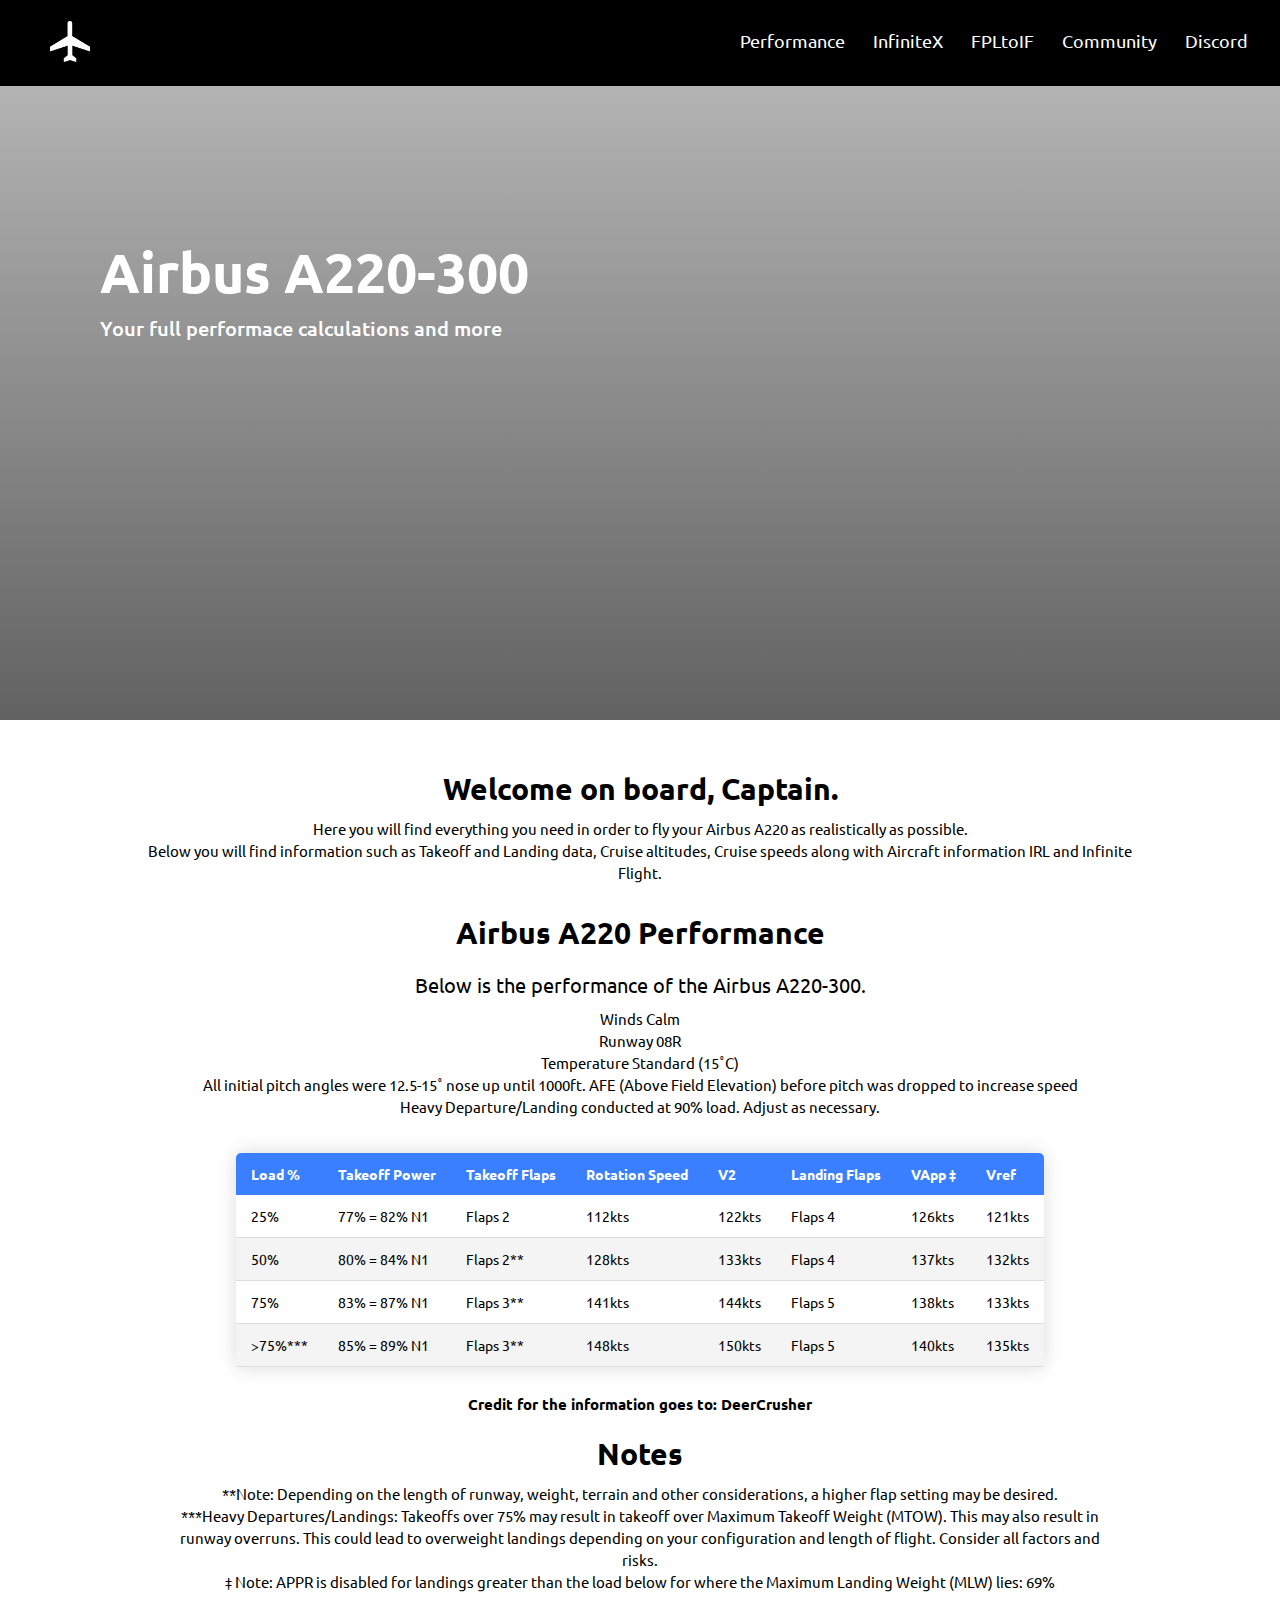
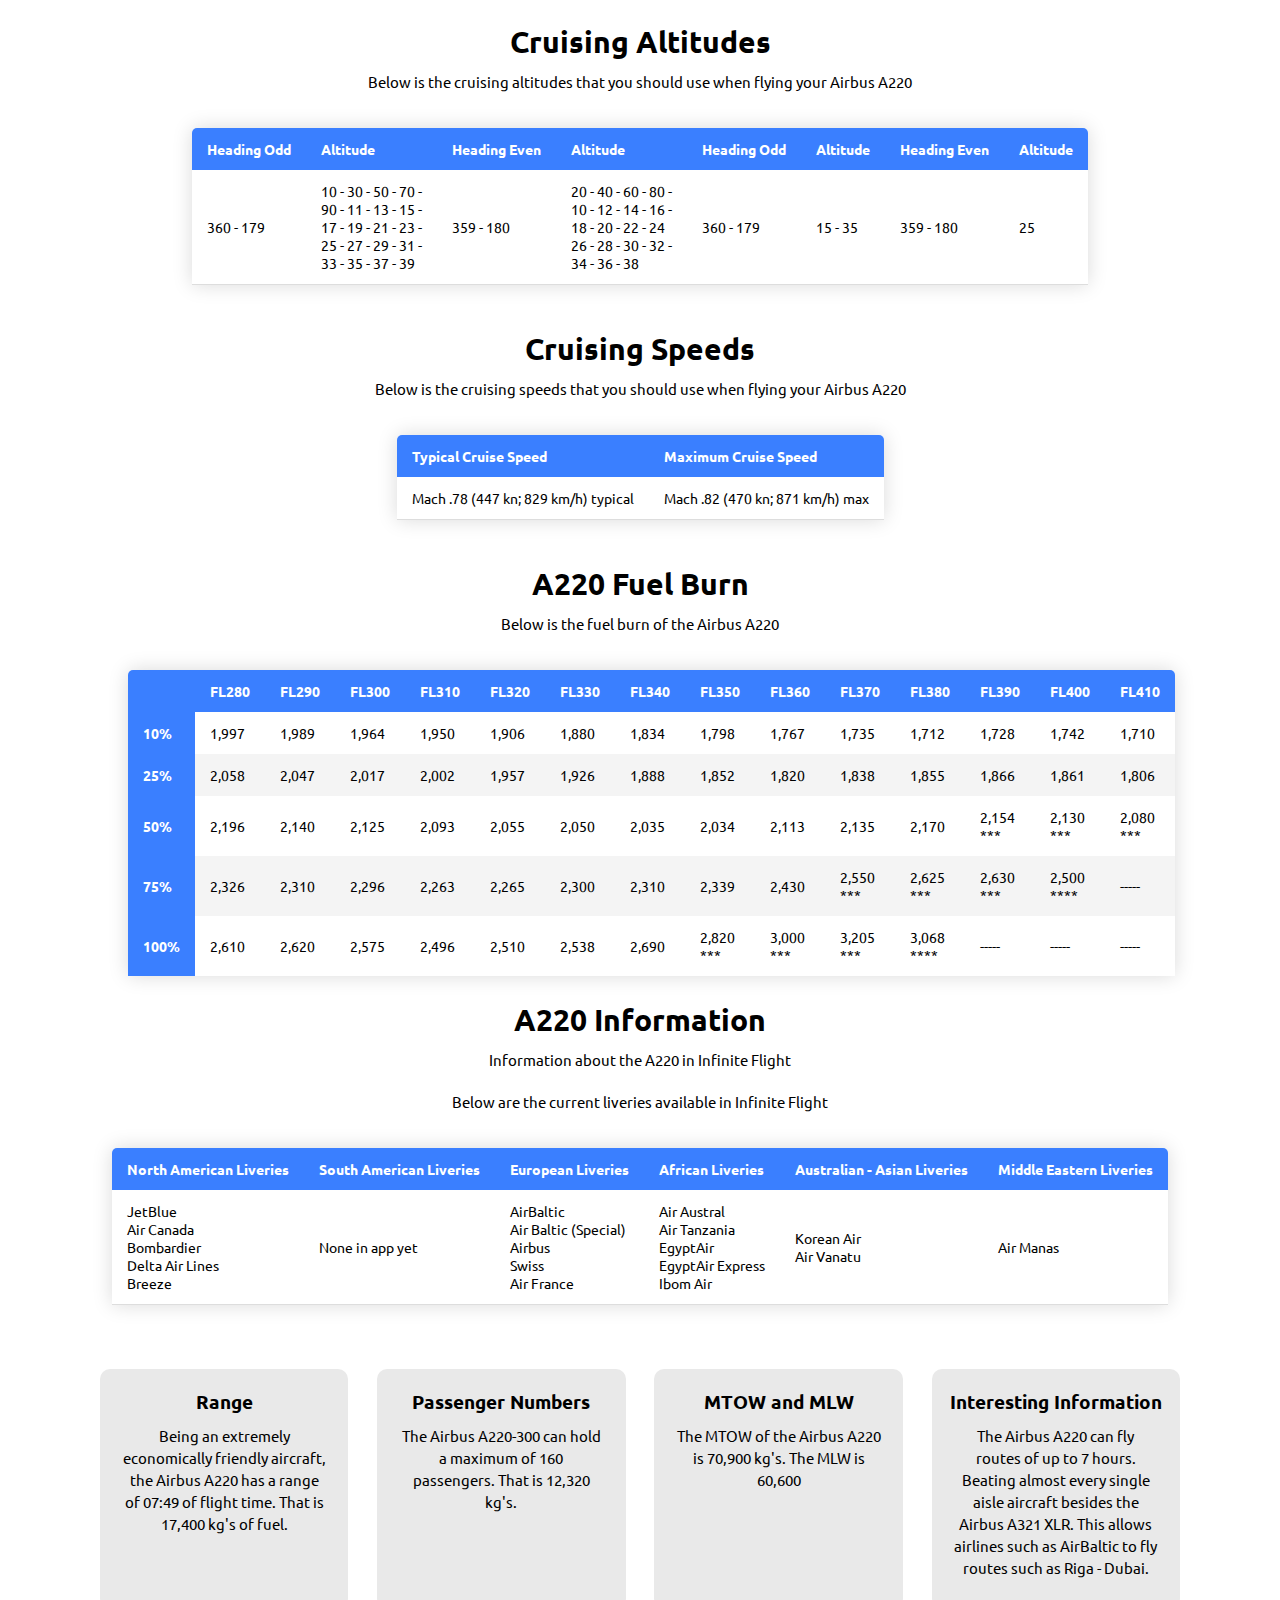
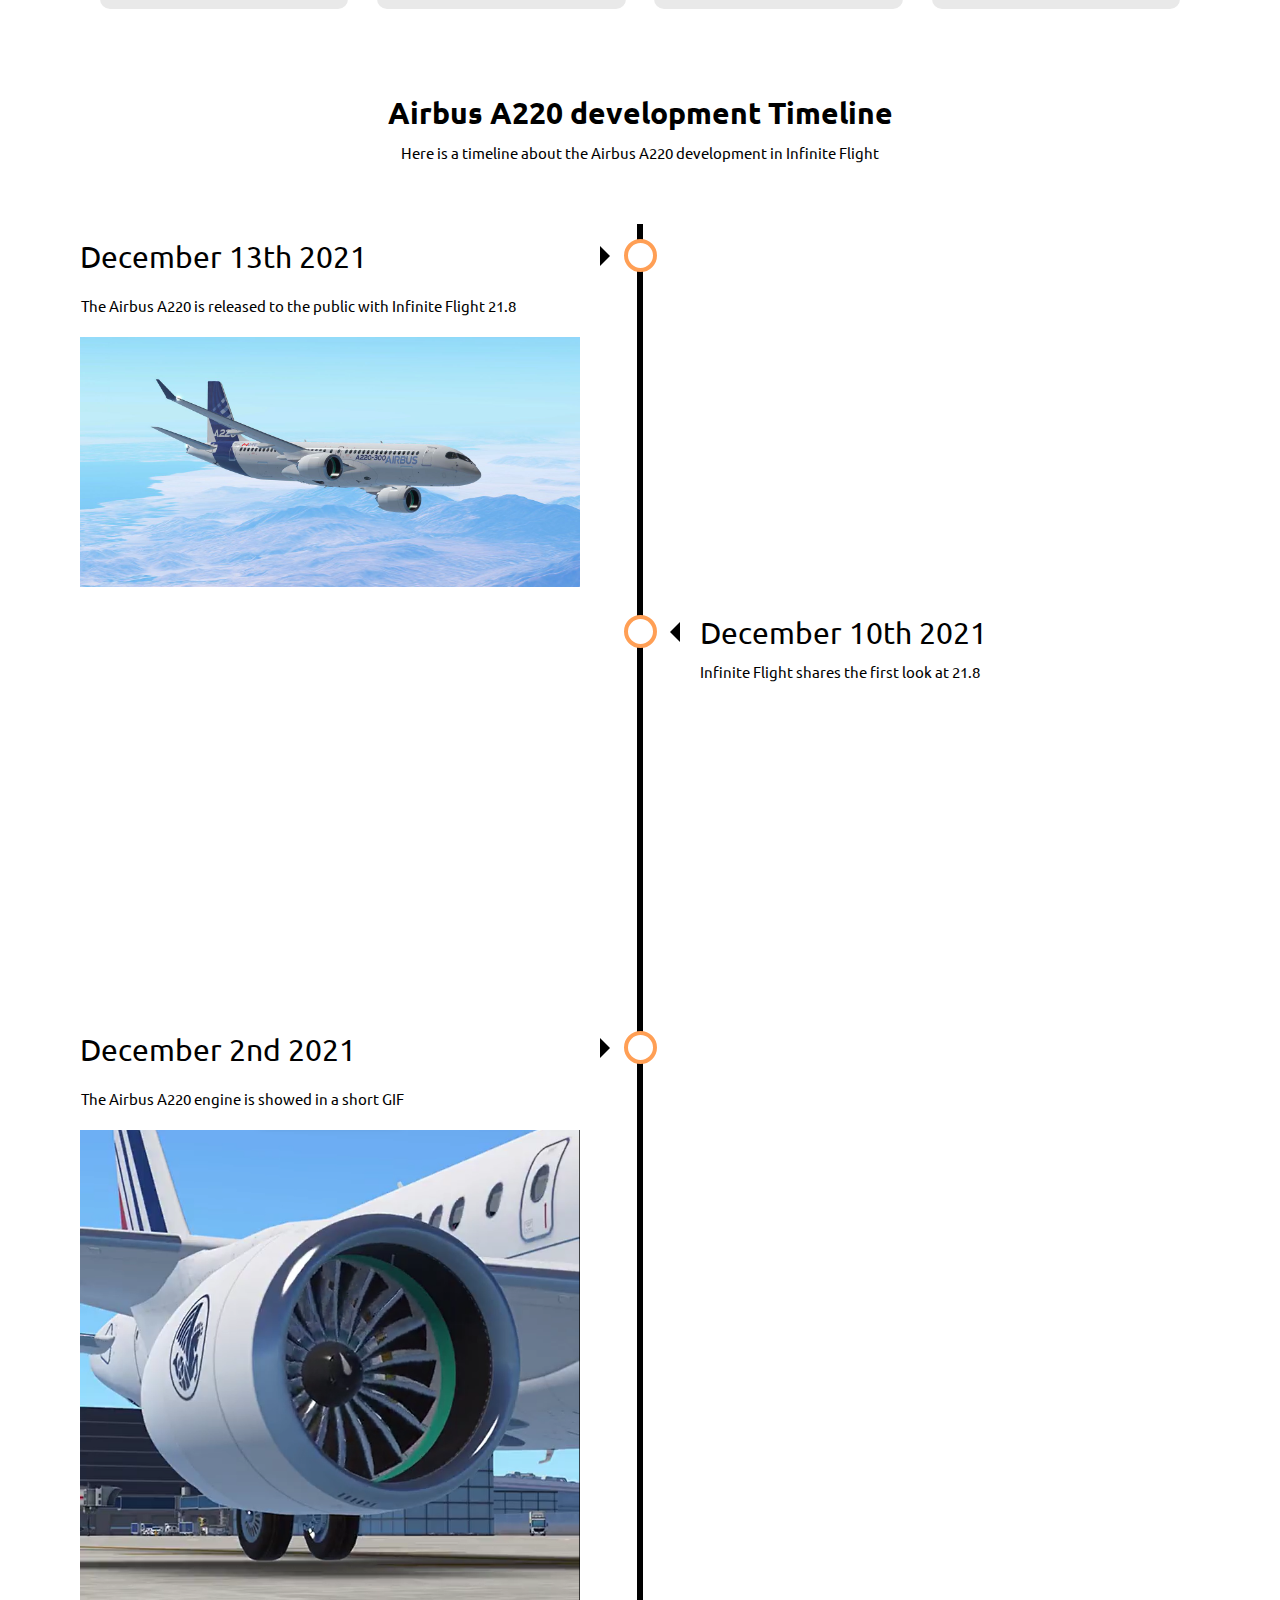
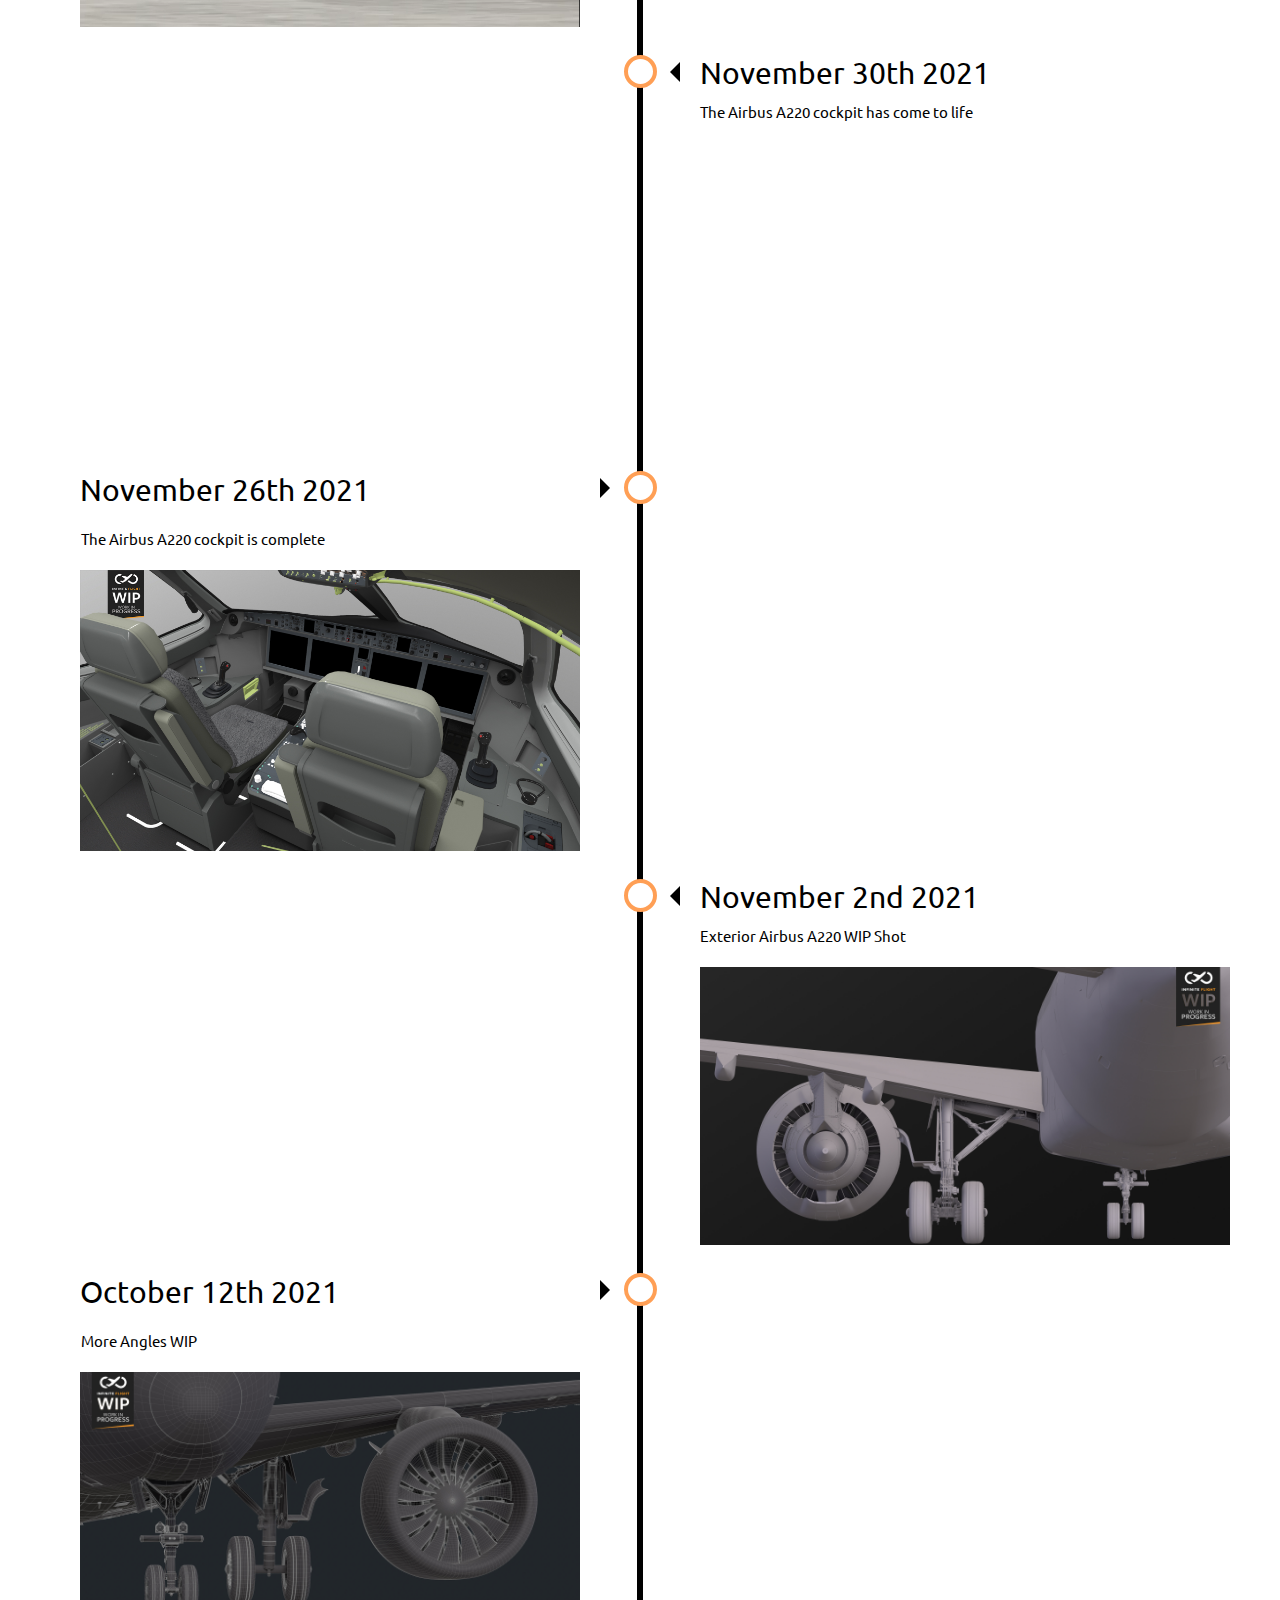
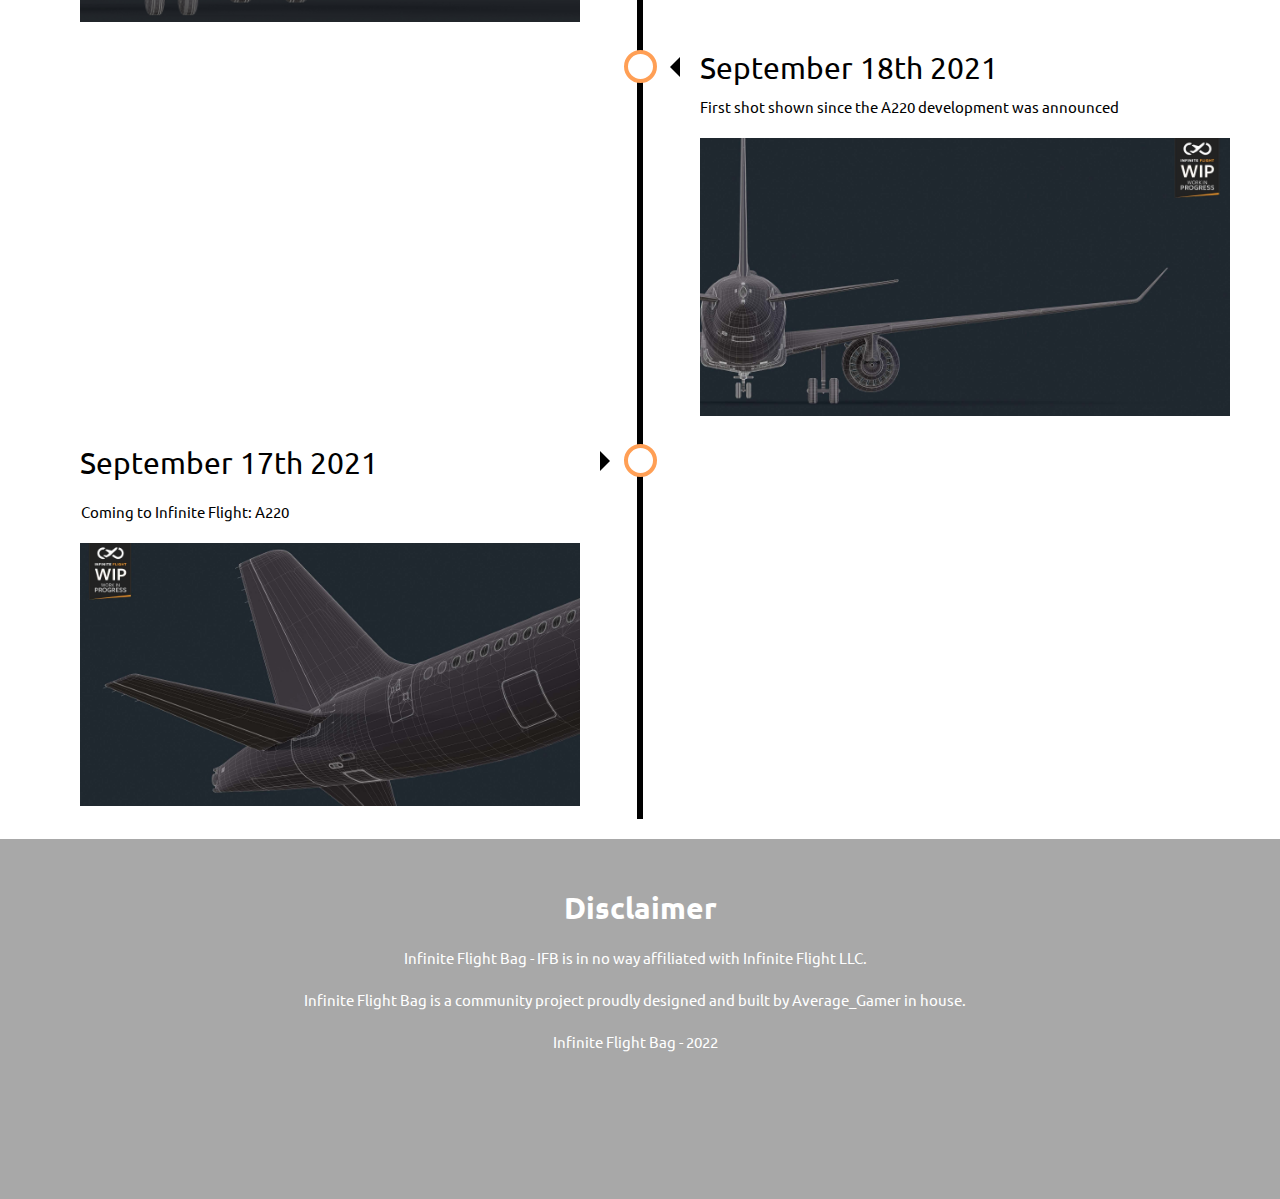
==== a220performance.html @ 0d6eab2e "First Commit" ====
<!DOCTYPE html>
<html lang="en">
<head>
    <meta charset="UTF-8">
    <meta http-equiv="X-UA-Compatible" content="IE=edge">
    <meta name="viewport" content="width=device-width, initial-scale=1.0">
    <title>Airbus A220-300 - IFBag</title>
    <link rel="stylesheet" href="a220styles.css">
    <link rel="preconnect" href="https://fonts.googleapis.com">
    <link rel="preconnect" href="https://fonts.gstatic.com" crossorigin>
    <link rel="preconnect" href="https://fonts.googleapis.com">
<link rel="preconnect" href="https://fonts.gstatic.com" crossorigin>
<link rel="preconnect" href="https://fonts.googleapis.com">
<link rel="preconnect" href="https://fonts.gstatic.com" crossorigin>
<link href="https://fonts.googleapis.com/css2?family=Ubuntu:wght@300;400;500;700&display=swap" rel="stylesheet">
<link rel="stylesheet" href="https://cdnjs.cloudflare.com/ajax/libs/font-awesome/6.1.1/css/all.min.css">
</head>
<body>

   <!----Main Page top and navbar---->
   
    <section class="headera220">
        <nav>
            <a href="index.html"><img src="images/92-926950_white-plane-silhouette-png.png" alt="Homepage"></a>
            <div class="nav-links" id="navLinks">
                <i class="fa-solid fa-xmark" onclick="hideMenu()"></i>
                <ul>
                    <li><a href="performance.html">Performance</a></li>
                    <li><a href="index.html">InfiniteX</a></li>
                    <li><a href="performance.html">FPLtoIF</a></li>
                    <li><a href="performance.html">Community</a></li>
                    <li><a href="performance.html">Discord</a></li>
                    </div>
                </ul>
            </div>
            <i class="fa-solid fa-bars" onclick="showMenu()"></i>
        </nav>

        <div class="airbusa220-300">
            <h1>Airbus A220-300 <br></h1>
            <p>Your full performace calculations and more</p>
        </div>

    </section>


    <!----Welcome, Captain. Section---->

    <section class="welcomeonboardcaptain220">
        <div class="welcomeonboardcaptaina220">
            <h2>Welcome on board, Captain.</h2>
            <p>Here you will find everything you need in order to fly your Airbus A220 as realistically as possible. <br> Below you will find information such as Takeoff and Landing data, Cruise altitudes, Cruise speeds along with Aircraft information IRL and Infinite Flight.</p>
        </div>
    </section>

    <section class="airbusa220performance">
        <div class="airbusa220takeoffperformance">
            <h2>Airbus A220 Performance</h2>
            <h3>Below is the performance of the Airbus A220-300.</h3>
            <p> Winds Calm <br> Runway 08R <br> Temperature Standard (15˚C) <br> All initial pitch angles were 12.5-15˚ nose up until 1000ft. AFE (Above Field Elevation) before pitch was dropped to increase speed <br> Heavy Departure/Landing conducted at 90% load. Adjust as necessary.</p>
            <table class="A220performancetable">
                <thead>
                    <tr>
                        <th>Load %</th>
                        <th>Takeoff Power</th>
                        <th>Takeoff Flaps</th>
                        <th>Rotation Speed</th>
                        <th>V2</th>
                        <th>Landing Flaps</th>
                        <th>VApp ‡</th>
                        <th>Vref</th>
                    </tr>
                </thead>
                <tbody>
                   <tr>
                    <td>25%</td>
                    <td>77% = 82% N1</td>
                    <td>Flaps 2</td>
                    <td>112kts</td>
                    <td>122kts</td>
                    <td>Flaps 4</td>
                    <td>126kts</td>
                    <td>121kts</td>
                  </tr>
                  <tr>
                    <td>50%</td>
                    <td>80% = 84% N1</td>
                    <td>Flaps 2**</td>
                    <td>128kts</td>
                    <td>133kts</td>
                    <td>Flaps 4</td>
                    <td>137kts</td>
                    <td>132kts</td>
                  </tr>
                  <tr>
                    <td>75%</td>
                    <td>83% = 87% N1</td>
                    <td>Flaps 3**</td>
                    <td>141kts</td>
                    <td>144kts</td>
                    <td>Flaps 5</td>
                    <td>138kts</td>
                    <td>133kts</td>
                  </tr>
                  <tr>
                    <td>>75%***</td>
                    <td>85% = 89% N1</td>
                    <td>Flaps 3**</td>
                    <td>148kts</td>
                    <td>150kts</td>
                    <td>Flaps 5</td>
                    <td>140kts</td>
                    <td>135kts</td>
                  </tr>
                </tbody>
                
            </table>
        </div>
    </section>


     <!------Deer is the best------>

     <section class="luvyadear">
        <div class="deerio">
            <p>Credit for the information goes to: DeerCrusher</p>
        </div>
     </section>

    <!------A220 Performance Table Notes------>

    <section class="perftablenotes">
        <div class="a220perftablenotes">
            <h2>Notes</h2>
            <p>**Note: Depending on the length of runway, weight, terrain and other considerations, a higher flap setting may be desired.

                <br>***Heavy Departures/Landings: Takeoffs over 75% may result in takeoff over Maximum Takeoff Weight (MTOW). This may also result in runway overruns. This could lead to overweight landings depending on your configuration and length of flight. Consider all factors and risks.
                
                <br> ‡ Note: APPR is disabled for landings greater than the load below for where the Maximum Landing Weight (MLW) lies:
                
                69%</p>
        </div>
    </section>
    
    <!------Crusing Altitudes------>

    <section class="cruisealtitudesa220">
        <div class="cruisealta220">
            <h2>Cruising Altitudes</h2>
            <p>Below is the cruising altitudes that you should use when flying your Airbus A220</p>
        </div>
    </section>

    <!------Tables for the cruising altitudes------>

    <section class="cruisetables">
        <div class="cruisetablea220">
            <table class="A220cruisealttable">
                <thead>
                    <tr>
                        <th>Heading Odd</th>
                        <th>Altitude</th>
                        <th>Heading Even</th>
                        <th>Altitude</th>
                        <th>Heading Odd</th>
                        <th>Altitude</th>
                        <th>Heading Even</th>
                        <th>Altitude</th>
                    </tr>
                </thead>
                <tbody>
                   <tr>
                    <td>360 - 179</td>
                    <td>10 - 30 - 50 - 70 - <br> 90 - 11 - 13 - 15 - <br> 17 - 19 - 21 - 23 - <br> 25 - 27 - 29 - 31 - <br> 33 - 35 - 37 - 39</td>
                    <td>359 - 180</td>
                    <td>20 - 40 - 60 - 80 - <br> 10 - 12 - 14 - 16 - <br> 18 - 20 - 22 - 24 <br> 26 - 28 - 30 - 32 - <br> 34 - 36 - 38</td>
                    <td>360 - 179</td>
                    <td>15 - 35</td>
                    <td>359 - 180</td>
                    <td>25</td>
                  </tr>
                </tbody>
                
            </table>
        </div>
    </section>

    <!-----A200 Cruising Speeds----->

    <section class="a220cruisingspeeds">
        <div class="cruisespeeda220">
            <h2>Cruising Speeds</h2>
            <p>Below is the cruising speeds that you should use when flying your Airbus A220</p>
        </div>
    </section>

    <!------A220 Cruising Speeds Table------>

    <section class="220cruisespeed">
        <div class="cruisespeed220">
            <table class="a220cruisingspeedstable">
                <thead>
                    <tr>
                        <th>Typical Cruise Speed</th>
                        <th>Maximum Cruise Speed</th>
                    </tr>
                </thead>
                <tbody>
                    <tr>
                        <td>Mach .78 (447 kn; 829 km/h) typical</td>
                        <td>Mach .82 (470 kn; 871 km/h) max</td>
                    </tr>
                </tbody>
            </table>
        </div>
    </section>

    <!----A220 Fuel Burn Table---->

    <section class="220fuelburn">
        <div class="fuelburn220">
            <h2>A220 Fuel Burn</h2>
            <p>Below is the fuel burn of the Airbus A220</p>
            <table class="fuelburntablea220">
                <thead>
                    <tr>
                        <th class="emptya220"></th>
                        <th>FL280</th>
                        <th>FL290</th>
                        <th>FL300</th>
                        <th>FL310</th>
                        <th>FL320</th>
                        <th>FL330</th>
                        <th>FL340</th>
                        <th>FL350</th>
                        <th>FL360</th>
                        <th>FL370</th>
                        <th>FL380</th>
                        <th>FL390</th>
                        <th>FL400</th>
                        <th>FL410</th>
                    </tr>
                </thead>
                <tbody>
                    <tr>
                        <td class="testa220">10%</td>
                        <td>1,997</td>
                        <td>1,989</td>
                        <td>1,964</td>
                        <td>1,950</td>
                        <td>1,906</td>
                        <td>1,880</td>
                        <td>1,834</td>
                        <td>1,798</td>
                        <td>1,767</td>
                        <td>1,735</td>
                        <td>1,712</td>
                        <td>1,728</td>
                        <td>1,742</td>
                        <td>1,710</td>
                    </tr>
                    <tr>
                        <td class="testa220">25%</td>
                        <td>2,058</td>
                        <td>2,047</td>
                        <td>2,017</td>
                        <td>2,002</td>
                        <td>1,957</td>
                        <td>1,926</td>
                        <td>1,888</td>
                        <td>1,852</td>
                        <td>1,820</td>
                        <td>1,838</td>
                        <td>1,855</td>
                        <td>1,866</td>
                        <td>1,861</td>
                        <td>1,806</td>
                    </tr>
                    <tr>
                        <td class="testa220">50%</td>
                        <td>2,196</td>
                        <td>2,140</td>
                        <td>2,125</td>
                        <td>2,093</td>
                        <td>2,055</td>
                        <td>2,050</td>
                        <td>2,035</td>
                        <td>2,034</td>
                        <td>2,113</td>
                        <td>2,135</td>
                        <td>2,170</td>
                        <td>2,154 <br> ***</td>
                        <td>2,130 <br> ***</td>
                        <td>2,080 <br> ***</td>
                    </tr>
                    <tr>
                        <td class="testa220">75%</td>
                        <td>2,326</td>
                        <td>2,310</td>
                        <td>2,296</td>
                        <td>2,263</td>
                        <td>2,265</td>
                        <td>2,300</td>
                        <td>2,310</td>
                        <td>2,339</td>
                        <td>2,430</td>
                        <td>2,550 <br> ***</td>
                        <td>2,625 <br> ***</td>
                        <td>2,630 <br> ***</td>
                        <td>2,500 <br> ****</td>
                        <td>-----</td>
                    </tr>
                    <tr>
                        <td class="testa220">100%</td>
                        <td>2,610</td>
                        <td>2,620</td>
                        <td>2,575</td>
                        <td>2,496</td>
                        <td>2,510</td>
                        <td>2,538</td>
                        <td>2,690</td>
                        <td>2,820 <br> ***</td>
                        <td>3,000 <br> ***</td>
                        <td>3,205 <br> ***</td>
                        <td>3,068 <br> ****</td>
                        <td>-----</td>
                        <td>-----</td>
                        <td>-----</td>
                    </tr>
                </tbody>
            </table>
        </div>
    </section>

    <!------A220 Generel Information IF------>

    <section class="220generalinformation">
        <div class="a220generalinformation">
            <h2>A220 Information</h2>
            <p>Information about the A220 in Infinite Flight</p>
            <p>Below are the current liveries available in Infinite Flight</p>
            <table class="liverytable">
                <thead>
                    <tr>
                        <th>North American Liveries</th>
                        <th>South American Liveries</th>
                        <th>European Liveries</th>
                        <th>African Liveries</th>
                        <th>Australian - Asian Liveries</th>
                        <th>Middle Eastern Liveries</th>
                    </tr>
                </thead>
                <tbody>
                    <tr>
                        <td>JetBlue <br> Air Canada <br> Bombardier <br> Delta Air Lines <br> Breeze </td>
                        <td>None in app yet</td>
                        <td>AirBaltic <br> Air Baltic (Special) <br> Airbus <br> Swiss <br> Air France </td>
                        <td>Air Austral <br> Air Tanzania <br> EgyptAir <br> EgyptAir Express <br> Ibom Air</td>
                        <td>Korean Air <br> Air Vanatu </td>
                        <td>Air Manas</td>
                    </tr>
                </tbody>
            </table>
        </div>
    </section>

    <!---A220 Information Colomn--->

    <div class="row">
        <div class="a220range-col">
            <h3>Range</h3>
            <p>Being an extremely economically friendly aircraft, the Airbus A220 has a range of 07:49 of flight time. That is 17,400 kg's of fuel.</p>
        </div>
        <div class="a220passengercount-col">
            <h3>Passenger Numbers</h3>
            <p>The Airbus A220-300 can hold a maximum of 160 passengers. That is 12,320 kg's.</p>
        </div>
        <div class="a220MTOWandMLW-col">
            <h3>MTOW and MLW</h3>
            <p>The MTOW of the Airbus A220 is 70,900 kg's. The MLW is 60,600</p>
        </div>
        <div class="A220info-col">
            <h3>Interesting Information</h3>
            <p>The Airbus A220 can fly routes of up to 7 hours. Beating almost every single aisle aircraft besides the Airbus A321 XLR. This allows airlines such as AirBaltic to fly routes such as Riga - Dubai.</p>
        </div>
    </div>

    <!------A220 Information IRL------>

    <section class="A220informationirl">
        <div class="a220informationIRL">
            <h2>Airbus A220 development Timeline</h2>
            <p>Here is a timeline about the Airbus A220 development in Infinite Flight</p>
        </div>
        <div class="timeline">
            <div class="container left">
              <div class="contenta2202020">
                <h2>December 13th 2021</h2>
                <p>The Airbus A220 is released to the public with Infinite Flight 21.8</p>
                <a href="https://infiniteflight.com/blog/infinite-flight-21-8">
                    <img src="images/Blog.jpg">
                  </a>
              </div>
            </div>
            <div class="container right">
              <div class="a220firstlook">
                <h2>December 10th 2021</h2>
                <p>Infinite Flight shares the first look at 21.8</p>
                <iframe class="a220firstlookvideo" width="550" height="300" src="https://www.youtube.com/embed/w2r9OsKnKrI" title="YouTube video player" frameborder="0" allow="accelerometer; autoplay; clipboard-write; encrypted-media; gyroscope; picture-in-picture" allowfullscreen></iframe>
              </div>
            </div>
            <div class="container left">
                <div class="enginesA220">
                  <h2>December 2nd 2021</h2>
                  <p>The Airbus A220 engine is showed in a short GIF</p>
                  <a href="https://twitter.com/infiniteflight/status/1466442715340627971?cxt=HHwWhoCztan47NkoAAAA">
                    <img src="images/unknown (2).png">
                  </a>
                </div>
          </div>
          <div class="container right">
            <div class="a220cockpitcomestolife">
              <h2>November 30th 2021</h2>
              <p>The Airbus A220 cockpit has come to life</p>
              <iframe class="a220screenscometolife" width="550" height="300" src="https://www.youtube.com/embed/OTZK8YW4Ass" title="YouTube video player" frameborder="0" allow="accelerometer; autoplay; clipboard-write; encrypted-media; gyroscope; picture-in-picture" allowfullscreen></iframe>
            </div>
          </div>
          <div class="container left">
            <div class="completea220cockpit">
              <h2>November 26th 2021</h2>
              <p>The Airbus A220 cockpit is complete</p>
              <a href="https://twitter.com/infiniteflight/status/1463880050609164294/photo/1">
                  <img src="images/FFC93V7WQAQe-Ur.jpg">
                </a>
            </div>
          </div>
          <div class="container right">
            <div class="A220highpolyengineshot2">
              <h2>November 2nd 2021</h2>
              <p>Exterior Airbus A220 WIP Shot</p>
              <a href="https://twitter.com/infiniteflight/status/1455613661041545225/photo/1"><img src="images/FDNgkG3XoAExSVl.jpg" alt=""></a>
            </div>
          </div>
          <div class="container left">
            <div class="gearandenginesshotA220">
              <h2>October 12th 2021</h2>
              <p>More Angles WIP</p>
              <a href="https://twitter.com/infiniteflight/status/1463880050609164294/photo/1">
                  <img src="images/FBu_ixyX0AAq3kE.jpg">
                </a>
            </div>
          </div>
          <div class="container right">
            <div class="firstothershotofa220">
              <h2>September 18th 2021</h2>
              <p>First shot shown since the A220 development was announced</p>
              <a href="https://twitter.com/infiniteflight/status/1439269437815803910"><img src="images/E_lO9OKXEAAqZba.jpg" alt=""></a>
            </div>
          </div>
          <div class="container left">
            <div class="a220isannounced">
              <h2>September 17th 2021</h2>
              <p>Coming to Infinite Flight: A220</p>
              <a href="https://twitter.com/infiniteflight/status/1438944786803826693">
                  <img src="images/E_ghl4dWQAQ5Wep.jpg">
                </a>
            </div>
          </div>
    </section>

    <!---Footer--->

    <section class="footer">
        <div class="footer1">
            <h2>Disclaimer</h2>
            <p>Infinite Flight Bag - IFB is in no way affiliated with Infinite Flight LLC.</p>
            <p>Infinite Flight Bag is a community project proudly designed and built by Average_Gamer in house.</p>
            <p>Infinite Flight Bag - 2022</p>
        </div>
    </section>

    <!------ JAVASCRPIT FOR TOGGLE MENU------>

    <script>
    var navLinks = document.getElementById("navLinks");

    function showMenu(){
        navLinks.style.right = "0";
    }

    function hideMenu(){
        navLinks.style.right = "-200px";
    }
    </script>
    
</body>
</html>
---- a220styles.css ----
*{
    margin: 0;
    padding: 0;
    font-family: 'Ubuntu', sans-serif;
}

.footer{
    margin-top: 20px;
    text-align: center;
    background-color: #a8a8a8;
    color: #ffff;
    padding-left: 10vh;
    padding-right: 10vh;
    min-height: 40vh;  
}
.footer h2{
    text-align: center;
    padding-top: 50px;
    padding-bottom: 10px;
}

.footer p{
    text-align: center;
    color: #ffff;
    margin-left: -10px;
}

nav{
    display: flex;
    padding-left: 20px;
    padding-right: 20px;
    justify-content: space-between;
    align-items: center;
    background-color: rgb(0, 0, 0);
}

nav img{
    padding-top: 10px;
    padding-bottom: 10px;
    max-width: 70px;
    max-height: 70px;
    padding-left: 30px;
}

.nav-links{
    flex: 1;
    text-align: right;
}

.nav-links ul li{
    list-style: none;
    display: inline-block;
    padding: 30px 12px;
    position: relative;
}

.nav-links ul li a{
    color: rgb(255, 255, 255);
    text-decoration: none;
    font-size: 18px;
}

.nav-links ul li::after{
    content: "";
    width: 0%;
    height: 1.5px;
    background: #fbff00;
    display: block;
    margin-top: 2px;
    transition: 0.5s;
}

.nav-links ul li:hover::after{
    width: 100%;
}

nav .fa-solid{
    display: none;
}


/*---Airbus A220 Performance and more page. START SECTION---*/

@media(max-width: 700px){
    .headera220{
        font-size: 30px;
    }
    .text-box p{
        margin-top: 5px;
        font-size: 15px;
    }
    .nav-links ul li{
        display: block;
    }
    .nav-links{
        position: absolute;
        background: #f44336;
        height: 100vh;
        width: 200px;
        top: 0;
        right: -200vh;
        text-align: center;
        z-index: 2;
        transition: 0.5s;
    }
    nav .fa-solid{
        display: block;
        color: rgb(255, 255, 255);
        margin: 10px;
        font-size: 22px;
        cursor: pointer;
        margin-right: 0vh;
    }
}

.headera220{
    min-height: 80vh;
    width: 100%;
    background-image: 
    linear-gradient(rgba(163, 163, 163, 0.7), rgba(31, 31, 31, 0.7)), url(images/InfiniteFlight_2022-07-13-16-05-25.jpg);
    background-position: center;
    background-size: cover;
    text-align: center;
    color: #ffff;
}

.airbusa220-300 h1{
    margin-top: 150px;
    align-items: center;
    font-size: 55px;
    color: #ffff;
    text-align: Left;
    padding-left: 100px;
}

.airbusa220-300 p{
    font-size: 20px;
    color: #ffff;
    font-weight: 500;
    text-align: Left;
    padding-left: 100px;
}

/*---Welcome, Captain. A220.---*/

.welcomeonboardcaptain220 {
    width: 80%;
    margin: auto;
    text-align: center;
    padding-top: 50px;
}

h2 {
    font-size: 40px;
    font-weight: 600;
}

p{
    font-size: 15px;
    color: rgb(0, 0, 0);
    font-weight: 400;
    line-height: 22px;
    padding: 20px;
}

/*---Airbus A220 Performance information---*/

.airbusa220takeoffperformance h2{
    text-align: center;
    font-size: 30px;
    padding-top: 20px;
}

.airbusa220takeoffperformance h3{
    text-align: center;
    font-size: 20px;
    font-weight: 400;
    padding-top: 20px;
}

.A220performancetable{
    border-collapse: collapse;
    margin: 25px 0;
    font-size: 0.9rem;
    min-width: 480px;
    border-radius: 5px 5px 0 0;
    overflow: hidden;
    box-shadow: 0 0 20px rgba(0, 0, 0, 0.15);
    margin-left: auto;
    margin-right: auto;
}

.A220performancetable thead tr{
    background-color: #3a7fff;
    color: #ffff;
    text-align: left;
    font-weight: 400;
}

.A220performancetable th, td{
    padding: 12px 15px;

}

.A220performancetable tbody tr{
    border-bottom: 1px solid #dddddd;
}

.A220performancetable tbody tr:nth-of-type(even){
    background-color: #f3f3f3f3;
}

.A220performancetable tbody tr:nth-last-of-type(){
    border-bottom: 2px solid #3a7fff;
}

.A220performancetable tbody tr.active-row{
    font-weight: 400;
    color: #3a7fff;
}



/*Table for Mobile*/

@media
	only screen 
    and (max-width: 760px), (min-device-width: 768px) 
    and (max-device-width: 1024px)  {

		/* Force table to not be like tables anymore */
		table, thead, tbody, th, td, tr {
			display: block;
		}

		/* Hide table headers (but not display: none;, for accessibility) */
		thead tr {
			position: absolute;
			top: -9999px;
			left: -9999px;
		}

    tr {
      margin: 0 0 1rem 0;
    }
      
    tr:nth-child(odd) {
      background: #ccc;
    }
    
		td {
			/* Behave  like a "row" */
			border: none;
			border-bottom: 1px solid #eee;
			position: relative;
			padding-left: 50%;
		}

		td:before {
			/* Now like a table header */
			position: absolute;
			/* Top/left values mimic padding */
			top: 0;
			left: 6px;
			width: 45%;
			padding-right: 10px;
			white-space: nowrap;
		}}

.cruisealtitudesa220 {
    width: 80%;
    margin: auto;
    text-align: center;
    padding-top: 20px;
}
                
h2 {
    font-size: 30px;
    font-weight: 600;
}
                
p{
    font-size: 15px;
    color: rgb(0, 0, 0);
    font-weight: 400;
    line-height: 22px;
    padding: 20px;
    text-align: center;
}

/* DeerCrusher */

.luvyadear {
    width: 80%;
    margin: auto;
    text-align: center;
    padding-top: px;
}
                            
.deerio p{
    font-size: 15px;
    color: rgb(0, 0, 0);
    font-weight: 600;
    line-height: 22px;
    padding: 1px;
    text-align: center;
    padding-bottom: 20px;
}

/* A220 Performance Table Notes */

.a220perftablenotes h2{
    text-align: center;
}

.a220perftablenotes p{
    text-align: center;
    padding-left: 20vh;
    padding-right: 20vh;
}

/* Cruise altitude table */

.A220cruisealttable{
    border-collapse: collapse;
    margin: 25px 0;
    font-size: 0.9rem;
    min-width: 480px;
    border-radius: 5px 5px 0 0;
    overflow: hidden;
    box-shadow: 0 0 20px rgba(0, 0, 0, 0.15);
    margin-left: auto;
    margin-right: auto;
}

.A220cruisealttable thead tr{
    background-color: #3a7fff;
    color: #ffff;
    text-align: left;
    font-weight: 400;
}

.A220cruisealttable th, td{
    padding: 12px 15px;

}

.A220cruisealttable tbody tr{
    border-bottom: 1px solid #dddddd;
}

.A220cruisealttable tbody tr:nth-of-type(even){
    background-color: #f3f3f3f3;
}

.A220cruisealttable tbody tr:nth-last-of-type(){
    border-bottom: 2px solid #3a7fff;
}

.A220cruisealttable tbody tr.active-row{
    font-weight: 400;
    color: #3a7fff;
}

/* Cruise Speeds H2 and P */

.cruisespeeda220 {
    width: 80%;
    margin: auto;
    text-align: center;
    padding-top: 20px;
}
                
h2 {
    font-size: 30px;
    font-weight: 600;
}
                
p{
    font-size: 15px;
    color: rgb(0, 0, 0);
    font-weight: 400;
    line-height: 22px;
    padding: 10px;
    text-align: center;
}

/* Cruise Speed Table */ 

.a220cruisingspeedstable{
    border-collapse: collapse;
    margin: 25px 0;
    font-size: 0.9rem;
    min-width: 480px;
    border-radius: 5px 5px 0 0;
    overflow: hidden;
    box-shadow: 0 0 20px rgba(0, 0, 0, 0.15);
    margin-left: auto;
    margin-right: auto;
}

.a220cruisingspeedstable thead tr{
    background-color: #3a7fff;
    color: #ffff;
    text-align: left;
    font-weight: 400;
}

.a220cruisingspeedstable th, td{
    padding: 12px 15px;

}

.a220cruisingspeedstable tbody tr{
    border-bottom: 1px solid #dddddd;
}

.a220cruisingspeedstable tbody tr:nth-of-type(even){
    background-color: #f3f3f3f3;
}

.a220cruisingspeedstable tbody tr:nth-last-of-type(){
    border-bottom: 2px solid #3a7fff;
}

.a220cruisingspeedstable tbody tr.active-row{
    font-weight: 400;
    color: #3a7fff;
}

/* Airbus A220 Fuel Burn */

.fuelburn220 {
    width: 80%;
    margin: auto;
    text-align: center;
    padding-top: 20px;
}
                
.fuelburn220 h2 {
    font-size: 30px;
    font-weight: 600;
}
                
.fuelburn220 p{
    font-size: 15px;
    color: rgb(0, 0, 0);
    font-weight: 400;
    line-height: 22px;
    padding: 10px;
    text-align: center;
}

.testa220 {
    background-color: #3a7fff;
    color: rgb(255, 255, 255);
    text-align: left;
    font-weight: bold;
}

.fuelburntablea220{
    border-collapse: collapse;
    margin: 25px 0;
    font-size: 0.9rem;
    min-width: 480px;
    border-radius: 5px 5px 0 0;
    overflow: hidden;
    box-shadow: 0 0 20px rgba(0, 0, 0, 0.15);
    margin-right: auto;
    margin-left: auto;
}

.fuelburntablea220 thead tr{
    background-color: #3a7fff;
    color: #ffff;
    text-align: left;
    font-weight: 400;
}

.fuelburntablea220 th, td{
    padding: 12px 15px;
    text-align: left;

}

.a220cruisingspeedstable tbody tr{
    border-bottom: 1px solid #dddddd;
}

.fuelburntablea220 tbody tr:nth-of-type(even){
    background-color: #f3f3f3f3;
}

.fuelburntablea220 tbody tr:nth-last-of-type(){
    border-bottom: 2px solid #3a7fff;
}

.fuelburntablea220 tbody tr.active-row{
    font-weight: 400;
    color: #3a7fff;
}

/* Airbus A220 Information */ 

.a220informationIRL {
    width: 80%;
    margin: auto;
    text-align: center;
    padding-top: 20px;
}
                
.a220informationIRL h2 {
    font-size: 30px;
    font-weight: 600;
}
                
.a220informationIRL p{
    font-size: 15px;
    color: rgb(0, 0, 0);
    font-weight: 400;
    line-height: 22px;
    padding: 10px;
    text-align: center;
    padding-bottom: 60px;
}

/* A220 Timeline */

* {
    box-sizing: border-box;
  }
  
  /* Set a background color */
  body {
    font-family: Helvetica, sans-serif;
  }
  
  /* The actual timeline (the vertical ruler) */
  .timeline {
    position: relative;
    max-width: 1200px;
    margin: 0 auto;
  }
  
  /* The actual timeline (the vertical ruler) */
  .timeline::after {
    content: '';
    position: absolute;
    width: 6px;
    background-color: rgb(0, 0, 0);
    top: 0;
    bottom: 0;
    left: 50%;
    margin-left: -3px;
  }
  
  /* Container around content */
  .container {
    padding: 10px 40px;
    position: relative;
    background-color: inherit;
    width: 50%;
  }
  
  /* The circles on the timeline */
  .container::after {
    content: '';
    position: absolute;
    width: 25px;
    height: 25px;
    right: -17px;
    background-color: rgb(255, 255, 255);
    border: 4px solid #FF9F55;
    top: 15px;
    border-radius: 50%;
    z-index: 1;
  }
  
  /* Place the container to the left */
  .left {
    left: 0;
  }
  
  /* Place the container to the right */
  .right {
    left: 50%;
  }
  
  /* Add arrows to the left container (pointing right) */
  .left::before {
    content: " ";
    height: 0;
    position: absolute;
    top: 22px;
    width: 0;
    z-index: 1;
    right: 30px;
    border: medium solid rgb(0, 0, 0);
    border-width: 10px 0 10px 10px;
    border-color: transparent transparent transparent rgb(0, 0, 0);
  }
  
  /* Add arrows to the right container (pointing left) */
  .right::before {
    content: " ";
    height: 0;
    position: absolute;
    top: 22px;
    width: 0;
    z-index: 1;
    left: 30px;
    border: medium solid rgb(0, 0, 0);
    border-width: 10px 10px 10px 0;
    border-color: transparent rgb(0, 0, 0) transparent transparent;
  }
  
  /* Fix the circle for containers on the right side */
  .right::after {
    left: -16px;
  }
  
  /* The actual content */
  .content {
    padding: 20px 30px;
    background-color: rgb(255, 255, 255);
    position: relative;
    border-radius: 6px;
  }
  
  /* Media queries - Responsive timeline on screens less than 600px wide */
  @media screen and (max-width: 600px) {
  /* Place the timelime to the left */
    .timeline::after {
      left: 31px;
    }
  
  /* Full-width containers */
    .container {
      width: 100%;
      padding-left: 70px;
      padding-right: 25px;
    }
  
  /* Make sure that all arrows are pointing leftwards */
    .container::before {
      left: 60px;
      border: medium solid rgb(0, 0, 0);
      border-width: 10px 10px 10px 0;
      border-color: transparent white transparent transparent;
    }
  
  /* Make sure all circles are at the same spot */
    .left::after, .right::after {
      left: 15px;
    }
  
  /* Make all right containers behave like the left ones */
    .right {
      left: 0%;
    }
  }

  .contenta2202020 h2{
    padding-top: 5px;
    font-weight: 600;
    padding-bottom: 10px;
    font-weight: 400;
  }
  .contenta2202020 p{
    font-weight: 400;
    padding-bottom: 20px;
    text-align: left;
    margin-left: -9px;
  }

  .contenta2202020 img{
    max-width: 500px;
    max-height: 500px;
  }

  .a220firstlook h2{
    padding-top: 5px;
    text-align: left;
    padding-left: 20px;
    font-weight: 400;
  }

  .a220firstlook p{
    text-align: left;
    padding-left: 20px;
    padding-bottom: 20px;
  }

.a220firstlookvideo{
    padding-left: 20px;
}

.enginesA220 h2{
    padding-top: 6px;
    font-weight: 600;
    padding-bottom: 10px;
    font-weight: 400;
  }
  .enginesA220 p{
    font-weight: 400;
    padding-bottom: 20px;
    text-align: left;
    margin-left: -9px;
  }

  .enginesA220 img{
    max-width: 500px;
    max-height: 500px;
  }

  .a220cockpitcomestolife h2{
    padding-top: 5px;
    text-align: left;
    padding-left: 20px;
    font-weight: 400;
  }

  .a220cockpitcomestolife p{
    text-align: left;
    padding-left: 20px;
    padding-bottom: 20px;
  }

.a220screenscometolife{
    padding-left: 20px;
}

.completea220cockpit h2{
    padding-top: 6px;
    font-weight: 600;
    padding-bottom: 10px;
    font-weight: 400;
  }
  .completea220cockpit p{
    font-weight: 400;
    padding-bottom: 20px;
    text-align: left;
    margin-left: -9px;
  }

  .completea220cockpit img{
    max-width: 500px;
    max-height: 500px;
  }

  .A220highpolyengineshot2 h2{
    padding-top: 5px;
    text-align: left;
    padding-left: 20px;
    font-weight: 400;
  }

  .A220highpolyengineshot2 p{
    text-align: left;
    padding-left: 20px;
    padding-bottom: 20px;
  }

  .A220highpolyengineshot2 img{
    padding-left: 20px;
    max-width: 550px;
    max-height: 550px;
  }

  .gearandenginesshotA220 h2{
    padding-top: 6px;
    font-weight: 600;
    padding-bottom: 10px;
    font-weight: 400;
  }
  .gearandenginesshotA220 p{
    font-weight: 400;
    padding-bottom: 20px;
    text-align: left;
    margin-left: -9px;
  }

  .gearandenginesshotA220 img{
    max-width: 500px;
    max-height: 500px;
  }

  .firstothershotofa220 h2{
    padding-top: 5px;
    text-align: left;
    padding-left: 20px;
    font-weight: 400;
  }

  .firstothershotofa220 p{
    text-align: left;
    padding-left: 20px;
    padding-bottom: 20px;
  }

  .firstothershotofa220 img{
    padding-left: 20px;
    max-width: 550px;
    max-height: 550px;
  }

  .a220isannounced h2{
    padding-top: 6px;
    font-weight: 600;
    padding-bottom: 10px;
    font-weight: 400;
  }
  .a220isannounced p{
    font-weight: 400;
    padding-bottom: 20px;
    text-align: left;
    margin-left: -9px;
  }

  .a220isannounced img{
    max-width: 500px;
    max-height: 500px;
  }

  /* A220 General Information */

  .a220generalinformation h2{
    text-align: center;
  }

  .a220generalinformation p{
    text-align: center;
  }

  /* Liveries Table */

  .liverytable{
    border-collapse: collapse;
    margin: 25px 0;
    font-size: 0.9rem;
    min-width: 480px;
    border-radius: 5px 5px 0 0;
    overflow: hidden;
    box-shadow: 0 0 20px rgba(0, 0, 0, 0.15);
    margin-left: auto;
    margin-right: auto;
}

.liverytable thead tr{
    background-color: #3a7fff;
    color: #ffff;
    text-align: left;
    font-weight: 400;
}

.liverytable th, td{
    padding: 12px 15px;

}

.liverytable tbody tr{
    border-bottom: 1px solid #dddddd;
}

.liverytable tbody tr:nth-of-type(even){
    background-color: #f3f3f3f3;
}

.liverytable tbody tr:nth-last-of-type(){
    border-bottom: 2px solid #3a7fff;
}

.liverytable tbody tr.active-row{
    font-weight: 400;
    color: #3a7fff;
}

/* A220 Coloums */

.row{
    margin-top: 5%;
    display: flex;
    justify-content: space-between;
}

.a220range-col{
    flex-basis: 23%;
    background: #e9e9e9;
    border-radius: 10px;
    margin-bottom: 6%;
    padding: 20px 12px;
    box-sizing: border-box;
    transition: 0.5s;
}

h3{
    text-align: center;
    font-weight: 600;
    margin: 10;
}

.a220range-col:hover{
    box-shadow: 0 0 20px 0px rgba(0,0,0,0.2);
}

.a220range-col{
    flex-basis: 23%;
    background: #e9e9e9;
    border-radius: 10px;
    margin-bottom: 6%;
    padding: 20px 12px;
    box-sizing: border-box;
    transition: 0.5s;
    color: #000000;
}

h3{
    text-align: center;
    font-weight: 600;
    margin: 10;
}

.a220range-col:hover{
    box-shadow: 0 0 20px 0px rgba(0,0,0,0.2);
}

.a220passengercount-col{
    flex-basis: 23%;
    background: #e9e9e9;
    border-radius: 10px;
    margin-bottom: 6%;
    padding: 20px 12px;
    box-sizing: border-box;
    transition: 0.5s;
    color: #000000;
}

h3{
    text-align: center;
    font-weight: 600;
    margin: 10;
}

.a220passengercount-col:hover{
    box-shadow: 0 0 20px 0px rgba(0,0,0,0.2);
}

.row{
    margin-top: 5%;
    display: flex;
    justify-content: space-between;
}

.a220MTOWandMLW-col{
    flex-basis: 23%;
    background: #e9e9e9;
    border-radius: 10px;
    margin-bottom: 6%;
    padding: 20px 12px;
    box-sizing: border-box;
    transition: 0.5s;
}

h3{
    text-align: center;
    font-weight: 600;
    margin: 10;
}

.a220MTOWandMLW-col:hover{
    box-shadow: 0 0 20px 0px rgba(0,0,0,0.2);
}

.a220MTOWandMLW-col{
    flex-basis: 23%;
    background: #e9e9e9;
    border-radius: 10px;
    margin-bottom: 6%;
    padding: 20px 12px;
    box-sizing: border-box;
    transition: 0.5s;
    color: #000000;
}

h3{
    text-align: center;
    font-weight: 600;
    margin: 10;
}

.a220MTOWandMLW-col:hover{
    box-shadow: 0 0 20px 0px rgba(0,0,0,0.2);
}

.row{
    margin-top: 5%;
    display: flex;
    justify-content: space-between;
    padding-left: 100px;
    padding-right: 100px;
}

.A220info-col{
    flex-basis: 23%;
    background: #e9e9e9;
    border-radius: 10px;
    margin-bottom: 6%;
    padding: 20px 12px;
    box-sizing: border-box;
    transition: 0.5s;
}

h3{
    text-align: center;
    font-weight: 600;
    margin: 10;
}

.A220info-col:hover{
    box-shadow: 0 0 20px 0px rgba(0,0,0,0.2);
}

.A220info-col{
    flex-basis: 23%;
    background: #e9e9e9;
    border-radius: 10px;
    margin-bottom: 6%;
    padding: 20px 12px;
    box-sizing: border-box;
    transition: 0.5s;
    color: #000000;
}

h3{
    text-align: center;
    font-weight: 600;
    margin: 10;
}

.A220info-col:hover{
    box-shadow: 0 0 20px 0px rgba(0,0,0,0.2);
}
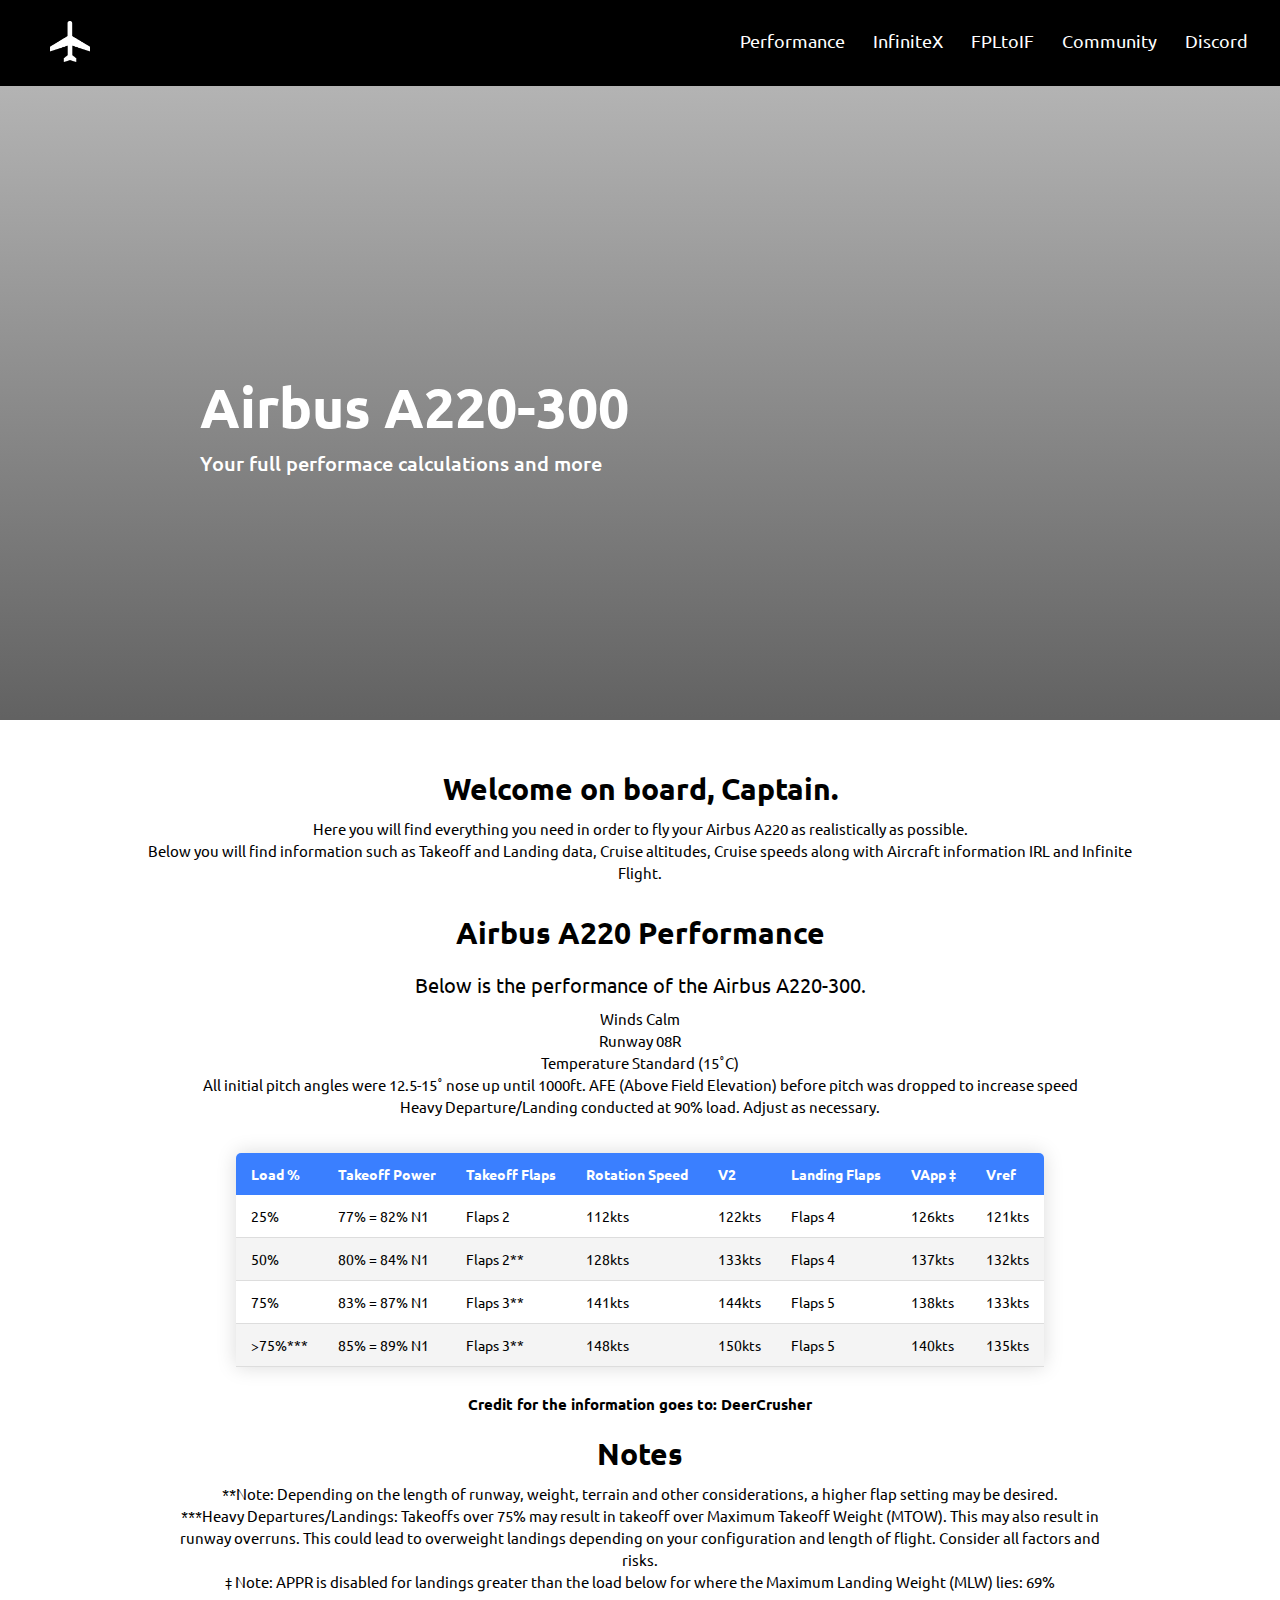
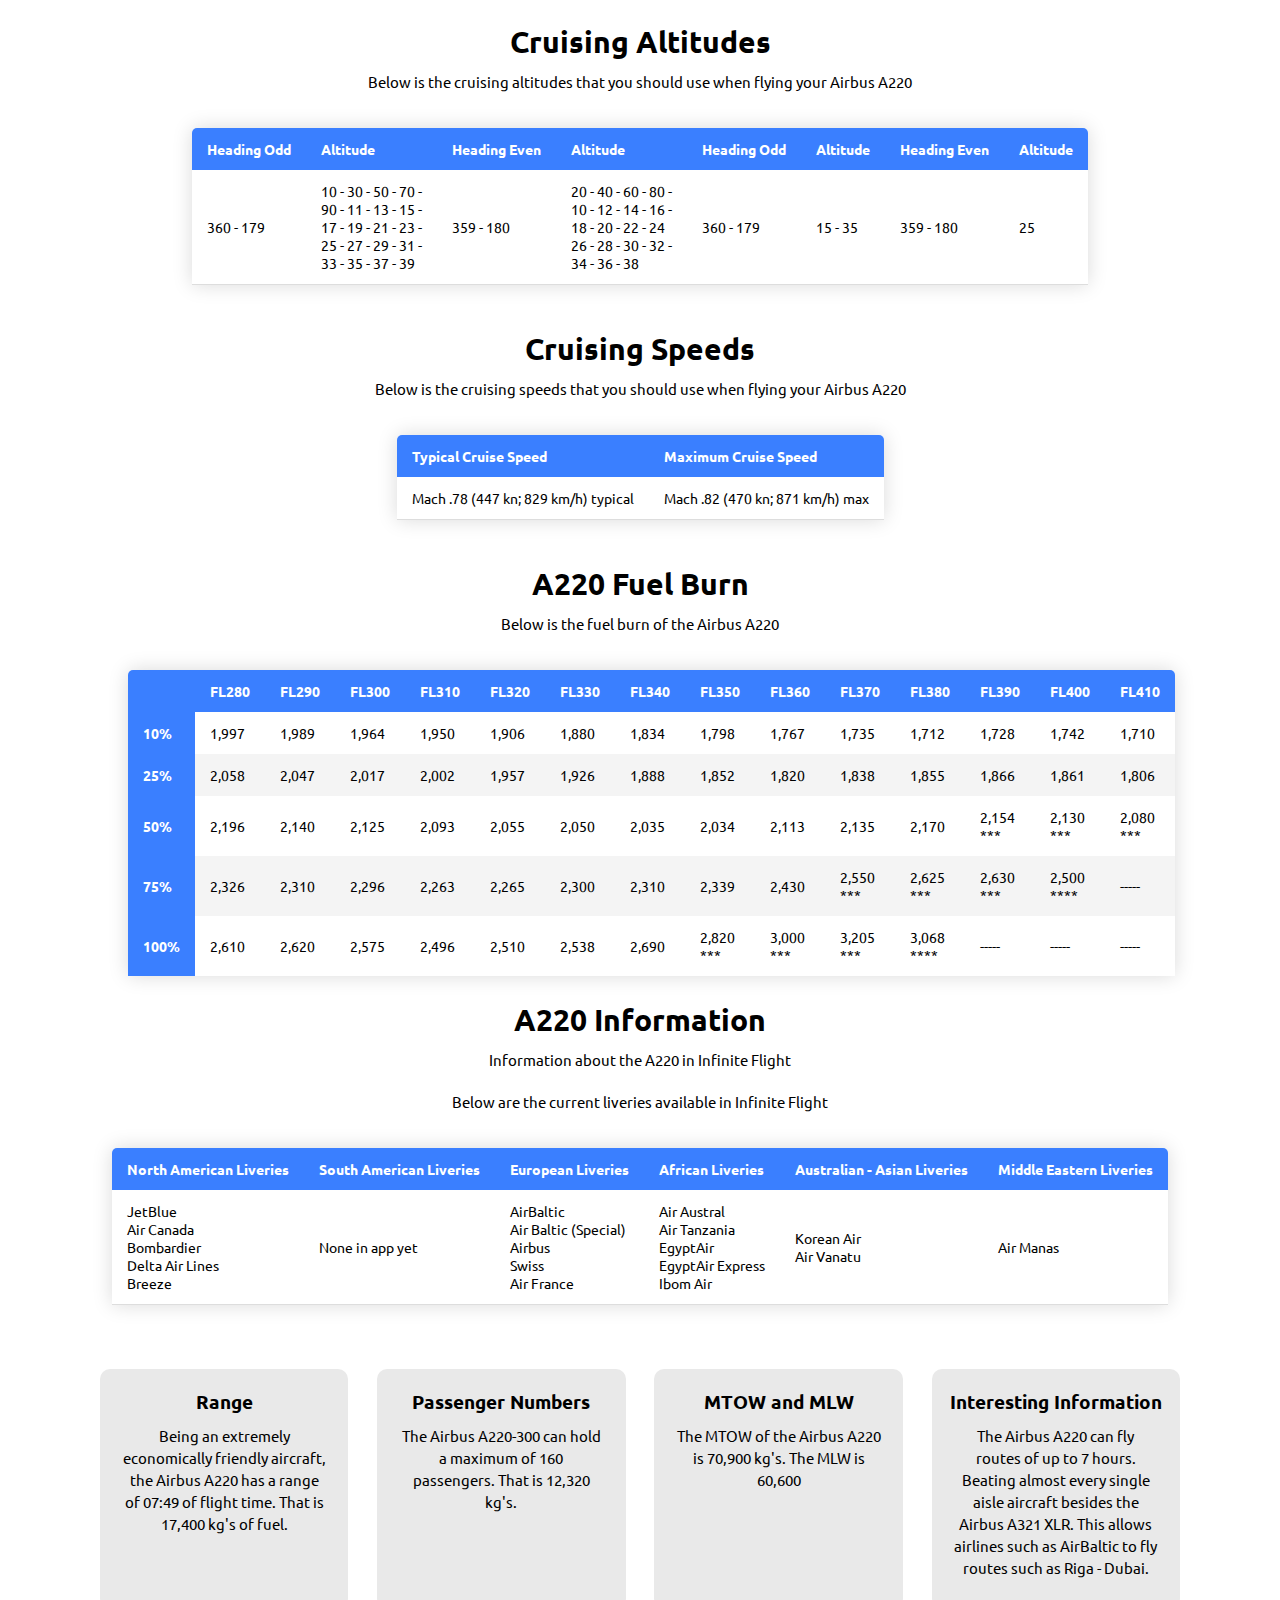
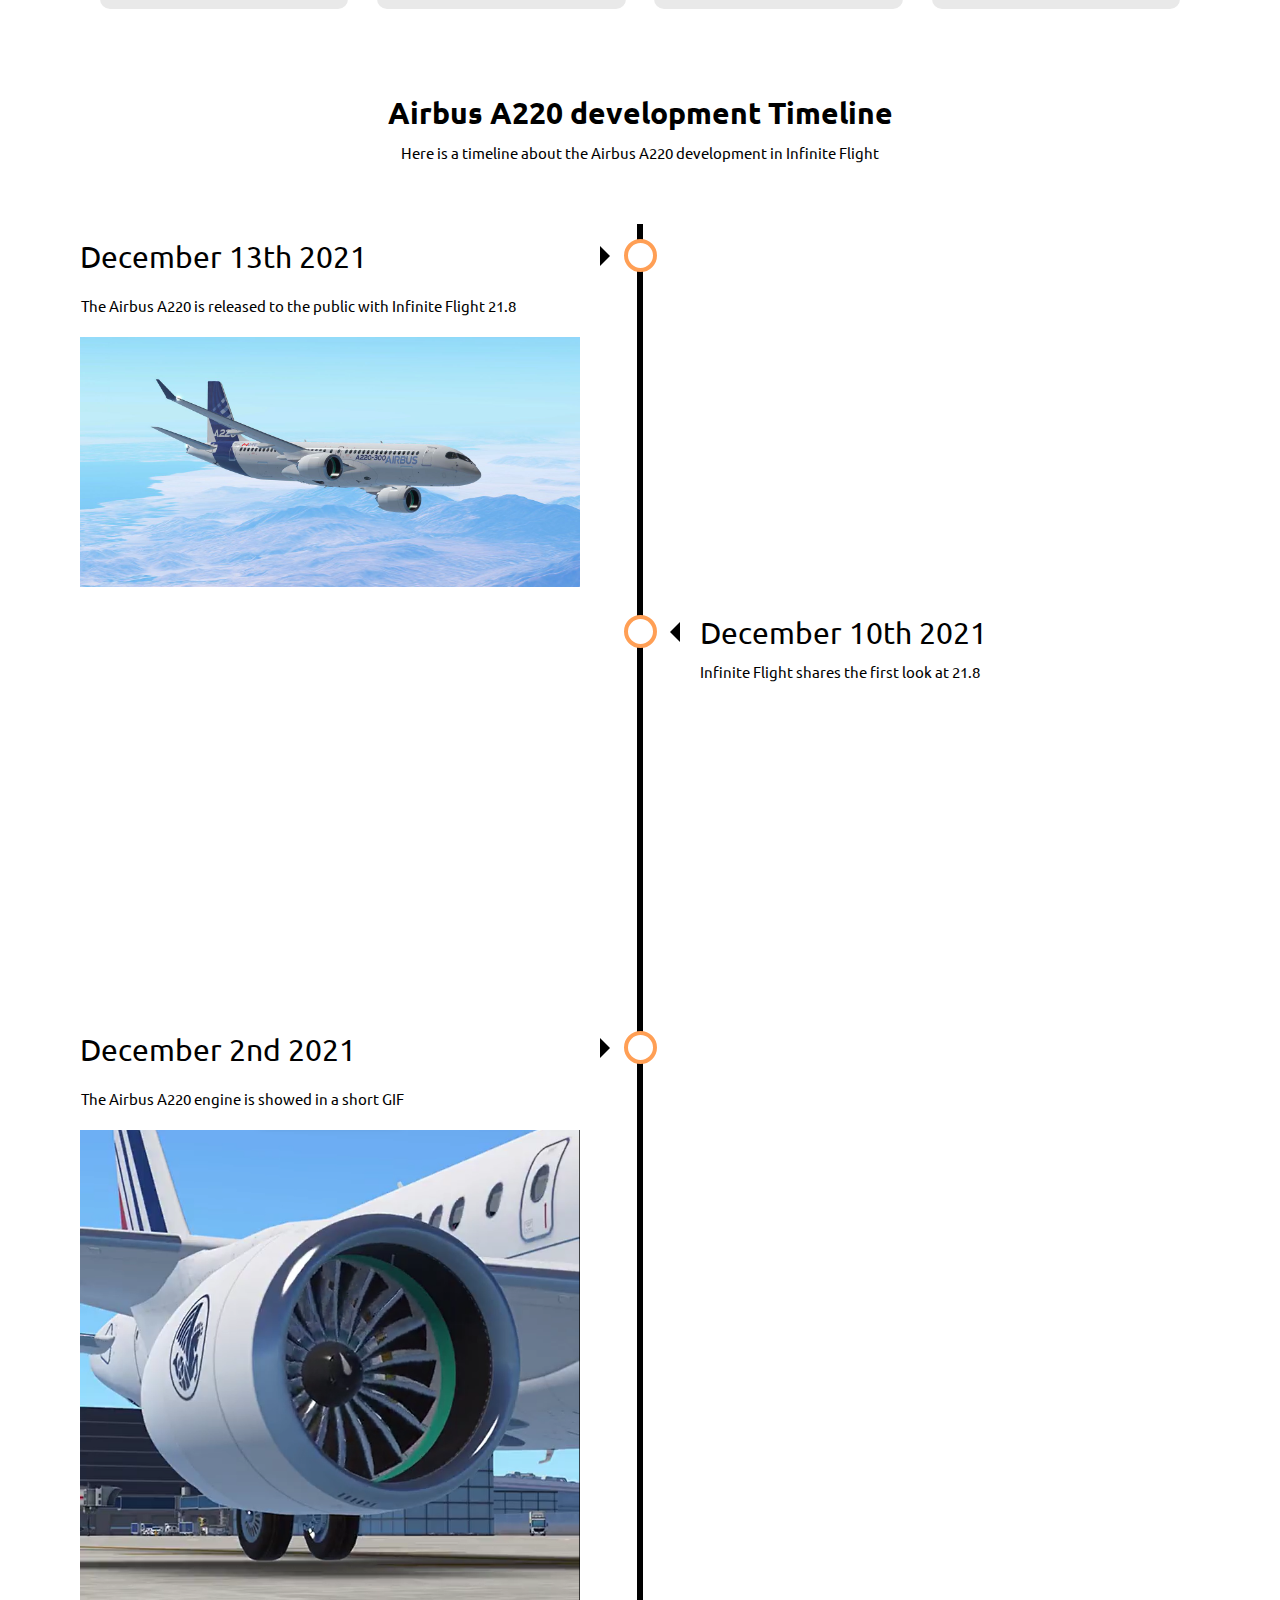
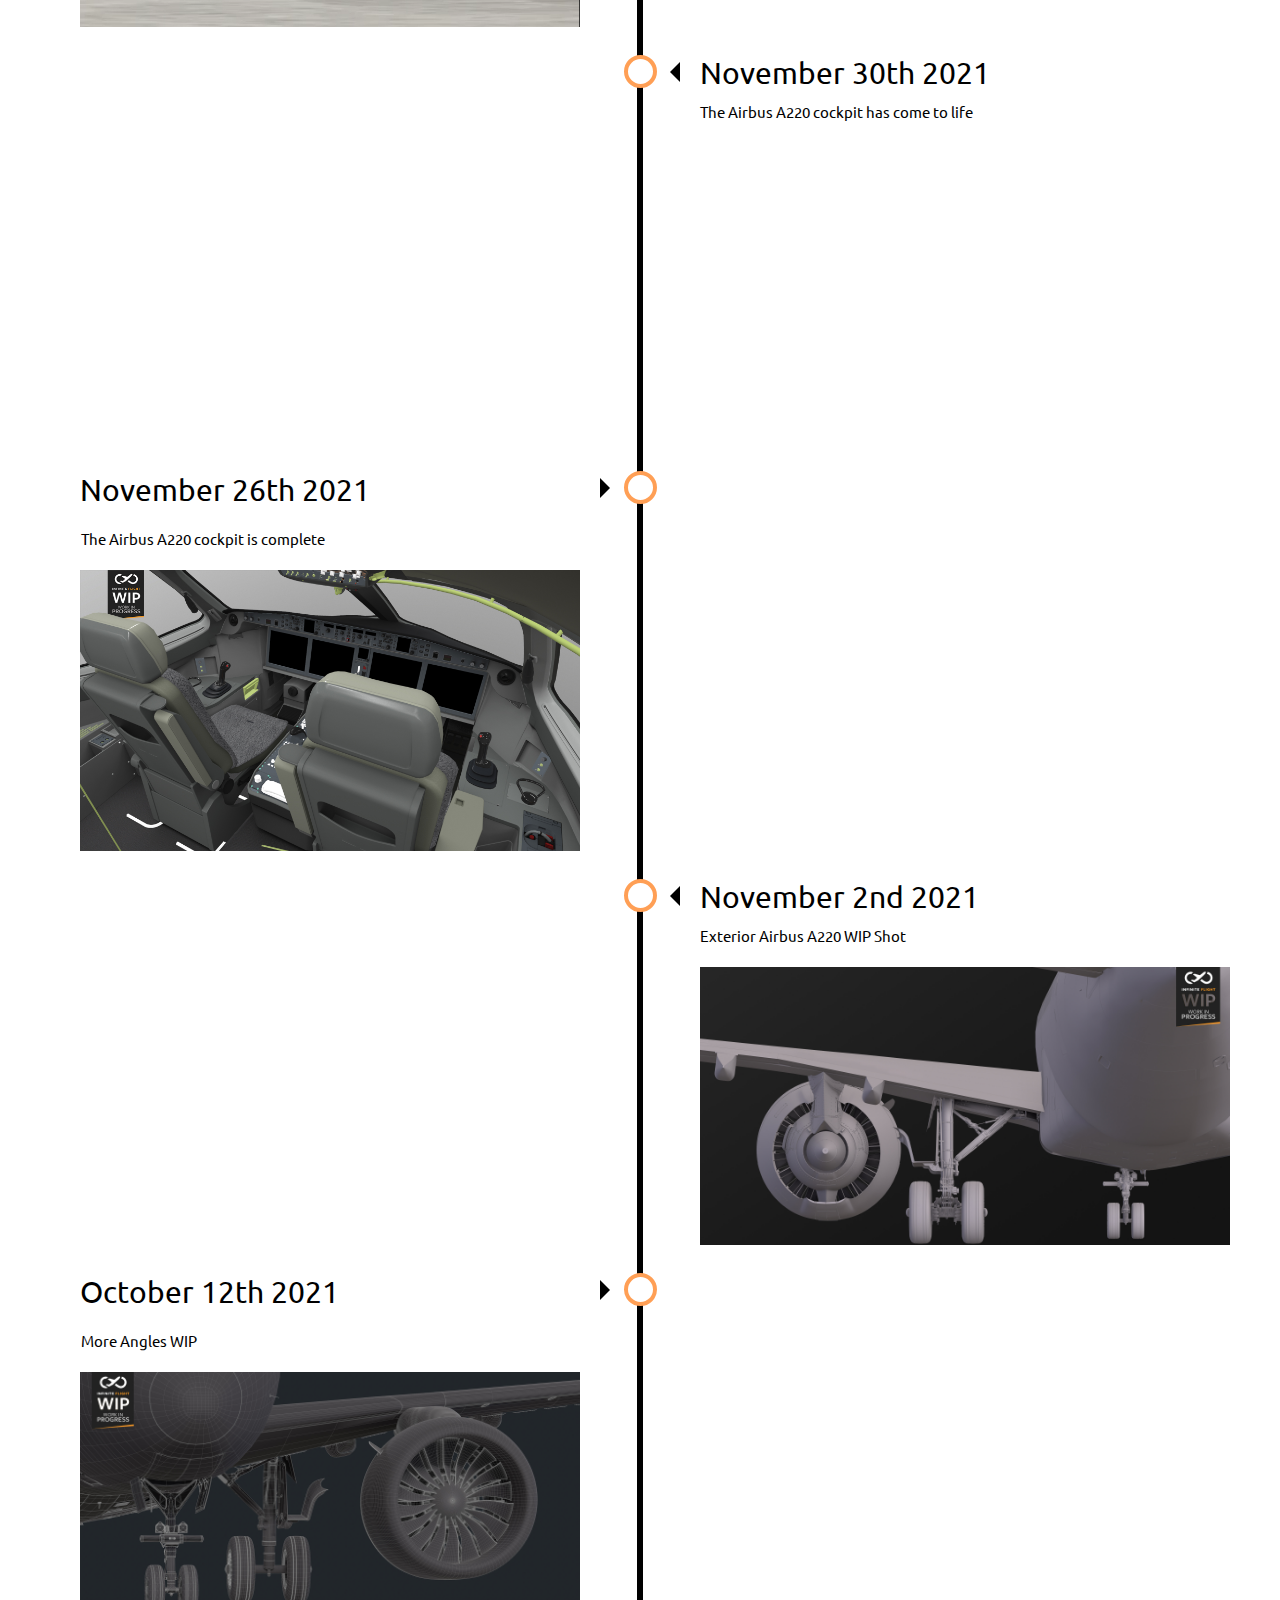
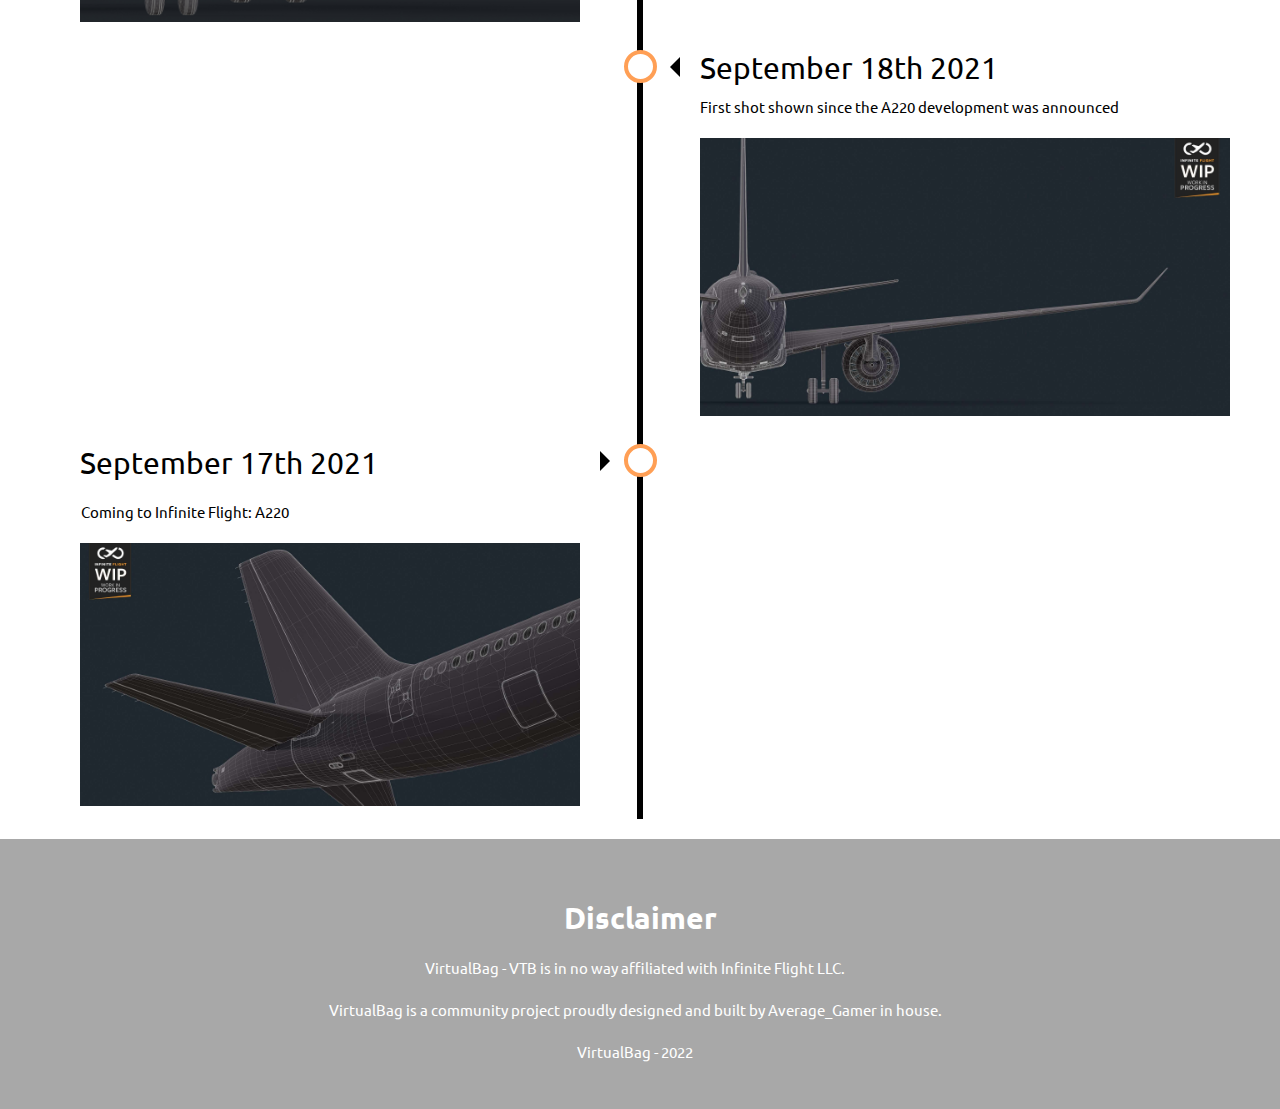
==== commit ce9ab0f7: "Changes, Changes, Changes" ====
--- a/a220performance.html
+++ b/a220performance.html
@@ -4,7 +4,7 @@
     <meta charset="UTF-8">
     <meta http-equiv="X-UA-Compatible" content="IE=edge">
     <meta name="viewport" content="width=device-width, initial-scale=1.0">
-    <title>Airbus A220-300 - IFBag</title>
+    <title>Airbus A220-300 - VirtualBag</title>
     <link rel="stylesheet" href="a220styles.css">
     <link rel="preconnect" href="https://fonts.googleapis.com">
     <link rel="preconnect" href="https://fonts.gstatic.com" crossorigin>
@@ -473,9 +473,9 @@
     <section class="footer">
         <div class="footer1">
             <h2>Disclaimer</h2>
-            <p>Infinite Flight Bag - IFB is in no way affiliated with Infinite Flight LLC.</p>
-            <p>Infinite Flight Bag is a community project proudly designed and built by Average_Gamer in house.</p>
-            <p>Infinite Flight Bag - 2022</p>
+            <p>VirtualBag - VTB is in no way affiliated with Infinite Flight LLC.</p>
+            <p>VirtualBag is a community project proudly designed and built by Average_Gamer in house.</p>
+            <p>VirtualBag - 2022</p>
         </div>
     </section>
 
--- a/a220styles.css
+++ b/a220styles.css
@@ -112,6 +112,21 @@
         margin-right: 0vh;
     }
 }
+
+@media screen and (min-width: 1000px) {
+    .airbusa220-300 h1 {
+      padding-top: 135px;
+      margin-left: 100px;
+    }
+    .airbusa220-300 p {
+      margin-left: 100px;
+    }}
+  
+  @media screen and (min-width: 1000px) {
+    .footer {
+      padding-top: 10px;
+      min-height: 30vh;
+    }}
 
 .headera220{
     min-height: 80vh;
